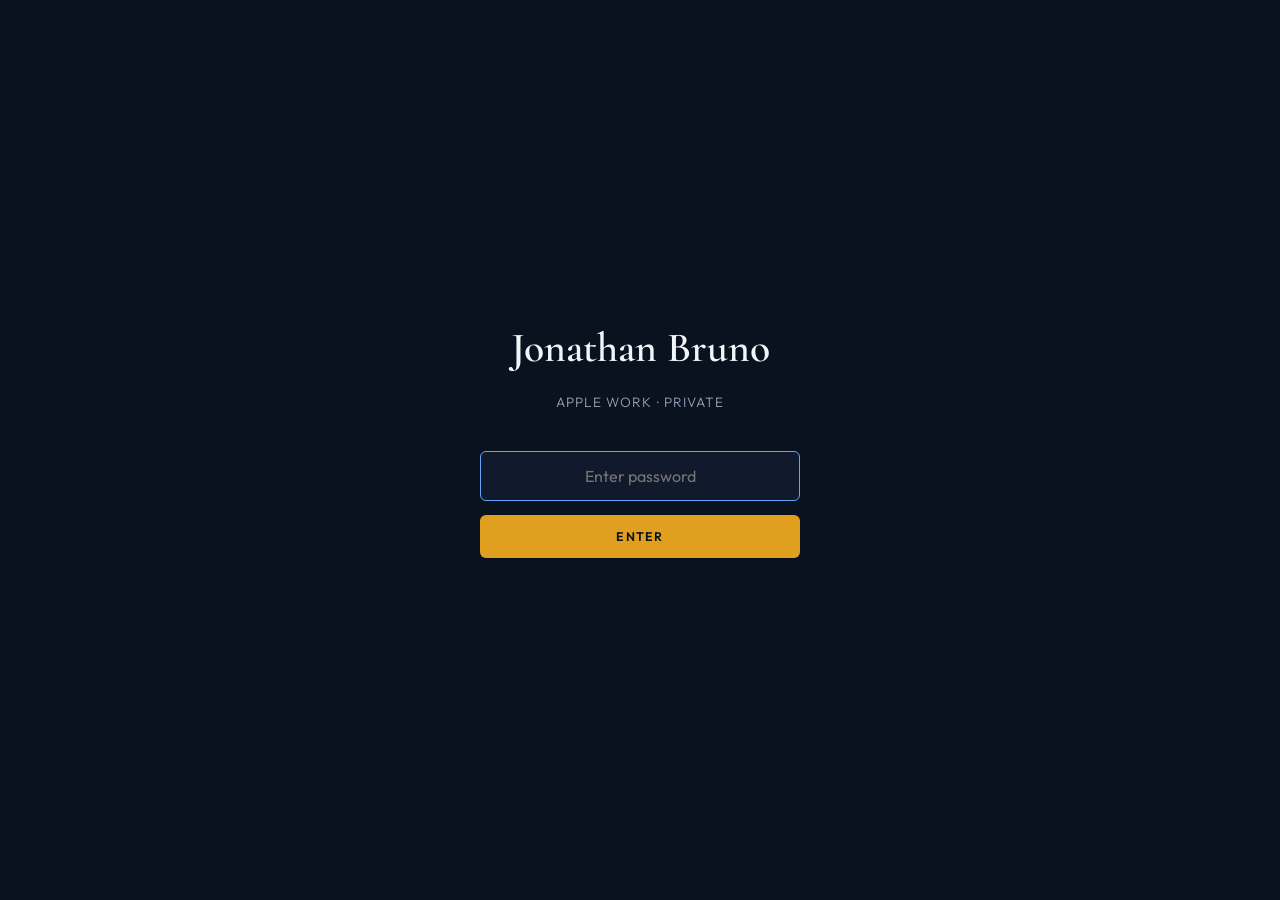
==== apple.html @ db79384a "Add Creator Stories card (Andres, Estelle, Aadil) Co-Authored-By: Claude Opus 4.8 <noreply@anthropic" ====
<!DOCTYPE html>
<html lang="en" class="no-js">
<head>
<meta charset="UTF-8">
<meta name="viewport" content="width=device-width, initial-scale=1.0">
<meta name="color-scheme" content="dark">
<!-- Hidden page: keep it out of search engines -->
<meta name="robots" content="noindex, nofollow">
<title>Jonathan Bruno — Apple Work</title>
<script>document.documentElement.classList.remove('no-js');</script>

<link rel="preconnect" href="https://fonts.googleapis.com">
<link rel="preconnect" href="https://fonts.gstatic.com" crossorigin>
<link href="https://fonts.googleapis.com/css2?family=Cormorant+Garamond:ital,wght@0,400;0,600;0,700;1,400&family=Outfit:wght@300;400;500;600;700&display=swap" rel="stylesheet">
<link rel="stylesheet" href="video-player.css">

<style>
  :root {
    --bg: #0A1220;
    --bg-soft: #101a2c;
    --text: #F1F5F9;
    --text-secondary: #94A3B8;
    --blue: #60A5FA;
    --gold: #E09F1F;
    --border: rgba(241, 245, 249, 0.08);
    --font-display: 'Cormorant Garamond', Georgia, serif;
    --font-ui: 'Outfit', sans-serif;
  }

  * { margin: 0; padding: 0; box-sizing: border-box; }

  body {
    background: var(--bg);
    color: var(--text);
    font-family: var(--font-ui);
    font-weight: 300;
    line-height: 1.7;
    -webkit-font-smoothing: antialiased;
  }

  /* ============ PASSWORD GATE ============ */
  .gate {
    position: fixed;
    inset: 0;
    z-index: 1000;
    display: flex;
    flex-direction: column;
    align-items: center;
    justify-content: center;
    background: var(--bg);
    padding: 24px;
    text-align: center;
  }
  body.unlocked .gate { display: none; }

  .gate-title {
    font-family: var(--font-display);
    font-size: clamp(1.8rem, 5vw, 2.6rem);
    font-weight: 600;
    margin-bottom: 8px;
  }
  .gate-sub {
    color: var(--text-secondary);
    font-size: 0.85rem;
    letter-spacing: 0.08em;
    text-transform: uppercase;
    margin-bottom: 36px;
  }
  .gate-form {
    display: flex;
    flex-direction: column;
    gap: 14px;
    width: 100%;
    max-width: 320px;
  }
  .gate-input {
    font-family: var(--font-ui);
    font-size: 1rem;
    padding: 14px 18px;
    border-radius: 6px;
    border: 1px solid var(--border);
    background: var(--bg-soft);
    color: var(--text);
    text-align: center;
    outline: none;
    transition: border-color 0.3s ease;
  }
  .gate-input:focus { border-color: var(--blue); }
  .gate-btn {
    font-family: var(--font-ui);
    font-size: 0.78rem;
    font-weight: 600;
    letter-spacing: 0.1em;
    text-transform: uppercase;
    padding: 14px 18px;
    border-radius: 6px;
    border: none;
    background: var(--gold);
    color: #0A1220;
    cursor: pointer;
    transition: opacity 0.3s ease;
  }
  .gate-btn:hover { opacity: 0.88; }
  .gate-error {
    color: #f87171;
    font-size: 0.82rem;
    min-height: 1.2em;
    opacity: 0;
    transition: opacity 0.2s ease;
  }
  .gate-error.show { opacity: 1; }
  .gate-error a {
    color: var(--gold);
    text-decoration: underline;
  }

  /* ============ PAGE ============ */
  .page {
    max-width: 1100px;
    margin: 0 auto;
    padding: clamp(56px, 9vw, 110px) clamp(20px, 5vw, 48px) 100px;
  }
  body:not(.unlocked) .page { display: none; }

  .page-header { margin-bottom: 48px; }
  .page-eyebrow {
    font-size: 0.74rem;
    font-weight: 600;
    letter-spacing: 0.14em;
    text-transform: uppercase;
    color: var(--blue);
    margin-bottom: 14px;
  }
  .page-title {
    font-family: var(--font-display);
    font-size: clamp(2.2rem, 6vw, 3.4rem);
    font-weight: 600;
    line-height: 1.1;
    margin-bottom: 18px;
  }
  .page-intro {
    color: var(--text-secondary);
    font-size: 1rem;
    max-width: 620px;
  }

  .work-grid {
    display: grid;
    grid-template-columns: repeat(auto-fill, minmax(320px, 1fr));
    gap: 24px;
    align-items: start;
  }

  .empty-note {
    border: 1px dashed var(--border);
    border-radius: 8px;
    padding: 40px 28px;
    color: var(--text-secondary);
    text-align: center;
    font-size: 0.92rem;
  }

  .page-footer {
    margin-top: 70px;
    padding-top: 28px;
    border-top: 1px solid var(--border);
    color: var(--text-secondary);
    font-size: 0.82rem;
  }

  @media (max-width: 600px) {
    .work-grid { grid-template-columns: 1fr; }
  }
</style>
</head>
<body>

<!-- ============ PASSWORD GATE ============ -->
<div class="gate" id="gate">
  <div class="gate-title">Jonathan Bruno</div>
  <div class="gate-sub">Apple Work · Private</div>
  <form class="gate-form" id="gateForm" autocomplete="off">
    <input class="gate-input" id="gateInput" type="password" placeholder="Enter password" aria-label="Password" autofocus>
    <button class="gate-btn" type="submit">Enter</button>
    <div class="gate-error" id="gateError"></div>
  </form>
</div>

<!-- ============ PAGE CONTENT ============ -->
<main class="page">
  <header class="page-header">
    <div class="page-eyebrow">Selected Work</div>
    <h1 class="page-title">Apple — Enterprise Creative</h1>
    <p class="page-intro">Eight years of video production and creative direction for Apple's global sales organization — building content that energized enterprise teams and informed product strategy.</p>
  </header>

  <div class="work-grid" id="workGrid"></div>

  <footer class="page-footer">
    Private portfolio — please do not share without permission. · Jonathan Bruno
  </footer>
</main>

<script>
/* ============================================================
   PASSWORD GATE  (client-side soft gate — not real security)
   ============================================================ */
(function () {
  var PASSWORD = 'Think Different';
  var KEY = 'apple_unlocked';
  var body = document.body;

  if (sessionStorage.getItem(KEY) === '1') {
    body.classList.add('unlocked');
  }

  var form = document.getElementById('gateForm');
  var input = document.getElementById('gateInput');
  var error = document.getElementById('gateError');
  var attempts = 0;

  var MAILTO = 'mailto:jbrunofilm@icloud.com' +
    '?subject=' + encodeURIComponent('Apple Work — Access Help') +
    '&body=' + encodeURIComponent("Hi Jonathan,\n\nI'm trying to view your Apple work page but the password isn't working. Could you help me get access?\n\nThanks,");

  form.addEventListener('submit', function (e) {
    e.preventDefault();
    if (input.value.trim().toLowerCase() === PASSWORD.toLowerCase()) {
      sessionStorage.setItem(KEY, '1');
      body.classList.add('unlocked');
      return;
    }
    attempts++;
    if (attempts < 2) {
      error.innerHTML = 'Incorrect password — please try again.';
    } else {
      error.innerHTML = 'Still no luck? <a href="' + MAILTO + '">Email Jonathan for assistance</a>.';
    }
    error.classList.add('show');
    input.value = '';
    input.focus();
  });
})();

/* ============================================================
   WORK CARDS
   To add a project: add an object to APPLE_WORK below.
   Each project can hold one or more videos (tabs).

   Vimeo ID = the number in the URL  → vimeo.com/123456789
   h        = the privacy hash for unlisted videos
              vimeo.com/123456789/abc123def4  →  h: 'abc123def4'
   ============================================================ */
var APPLE_WORK = [
  {
    type: 'Creator Series',
    title: 'Creator Stories',
    blurb: 'A series of short-form profiles spotlighting individual creators — the people and stories behind the work.',
    videos: [
      { label: 'Andres',  vimeoId: '1174985044', h: 'f78ed74998' },
      { label: 'Estelle', vimeoId: '1174985686' },
      { label: 'Aadil',   vimeoId: '1174983184' }
    ]
  },

  // -------- Add more projects below ----------
  // {
  //   type: 'Sales Enablement',
  //   title: 'Project Name',
  //   blurb: 'One or two sentences describing the piece.',
  //   videos: [
  //     { label: 'Main Film', vimeoId: '123456789', h: 'abc123def4' }
  //   ]
  // },
];

(function () {
  var grid = document.getElementById('workGrid');

  if (!APPLE_WORK.length) {
    grid.innerHTML = '<div class="empty-note">No projects added yet. ' +
      'Add them to the <code>APPLE_WORK</code> array in this page.</div>';
    return;
  }

  APPLE_WORK.forEach(function (proj, i) {
    var card = document.createElement('div');
    card.className = 'work-card';
    card.dataset.index = i;

    var subNames = proj.videos.map(function (v) { return v.label; }).join(' · ');

    card.innerHTML =
      '<div class="work-card-header">' +
        '<div class="project-type">' + esc(proj.type || '') + '</div>' +
        '<div class="client-name">' + esc(proj.title || '') + '</div>' +
        '<p>' + esc(proj.blurb || '') + '</p>' +
        (proj.videos.length > 1 ? '<div class="sub-project-names">' + esc(subNames) + '</div>' : '') +
        '<button class="work-toggle" aria-expanded="false">VIEW WORK <span class="toggle-arrow">&#9654;</span></button>' +
      '</div>' +
      '<div class="work-card-expanded" aria-hidden="true">' +
        '<hr class="work-divider">' +
        '<div class="work-tabs" role="tablist"></div>' +
        '<h4 class="work-subproject-title"></h4>' +
        '<div class="work-video-container"></div>' +
      '</div>';

    grid.appendChild(card);

    var tabsContainer = card.querySelector('.work-tabs');
    proj.videos.forEach(function (v, vi) {
      var btn = document.createElement('button');
      btn.className = 'work-tab' + (vi === 0 ? ' active' : '');
      btn.textContent = v.label;
      btn.setAttribute('role', 'tab');
      btn.addEventListener('click', function () { selectVideo(card, proj, vi); });
      tabsContainer.appendChild(btn);
    });

    var toggle = card.querySelector('.work-toggle');
    toggle.addEventListener('click', function () {
      var isExpanded = card.classList.contains('expanded');
      document.querySelectorAll('.work-card.expanded').forEach(function (other) {
        if (other !== card) closeCard(other);
      });
      if (isExpanded) { closeCard(card); }
      else { openCard(card, proj); }
    });
  });

  function openCard(card, proj) {
    card.classList.add('expanded');
    card.querySelector('.work-toggle').setAttribute('aria-expanded', 'true');
    card.querySelector('.work-card-expanded').setAttribute('aria-hidden', 'false');
    selectVideo(card, proj, 0);
    setTimeout(function () {
      card.scrollIntoView({ behavior: 'smooth', block: 'nearest' });
    }, 350);
  }

  function closeCard(card) {
    card.classList.remove('expanded');
    var toggle = card.querySelector('.work-toggle');
    var expanded = card.querySelector('.work-card-expanded');
    if (toggle) toggle.setAttribute('aria-expanded', 'false');
    if (expanded) expanded.setAttribute('aria-hidden', 'true');
    var vc = card.querySelector('.work-video-container');
    if (vc) vc.innerHTML = '';
  }

  function selectVideo(card, proj, index) {
    var v = proj.videos[index];
    card.querySelectorAll('.work-tab').forEach(function (tab, i) {
      tab.classList.toggle('active', i === index);
    });
    card.querySelector('.work-subproject-title').textContent = v.label;
    var vc = card.querySelector('.work-video-container');
    if (v.vimeoId) {
      var embedUrl = 'https://player.vimeo.com/video/' + v.vimeoId +
        '?autoplay=0&title=0&byline=0&portrait=0&badge=0&dnt=1' +
        (v.h ? '&h=' + v.h : '');
      vc.innerHTML = '<iframe src="' + embedUrl +
        '" allow="autoplay; fullscreen; picture-in-picture; clipboard-write; encrypted-media"' +
        ' allowfullscreen loading="lazy" title="' + esc(v.label) + '"></iframe>';
    } else {
      vc.innerHTML = '<div style="position:absolute;top:0;left:0;width:100%;height:100%;' +
        'display:flex;align-items:center;justify-content:center;' +
        'color:var(--text-secondary);font-size:0.9rem;">Video coming soon</div>';
    }
  }

  function esc(s) {
    return String(s).replace(/[&<>"']/g, function (c) {
      return { '&': '&amp;', '<': '&lt;', '>': '&gt;', '"': '&quot;', "'": '&#39;' }[c];
    });
  }
})();
</script>
</body>
</html>
---- video-player.css ----
/* ==============================================
   Vimeo Video Player — Portable Component
   Extract from Intrepid Media, ready for reuse.

   USAGE:
   1. Include this CSS in your page
   2. Define the CSS custom properties below (or override with your own)
   3. Use the HTML structure from vimeo-tiles.html
   4. Include vimeo-player.js
   ============================================== */

/* --- Default theme tokens (override these to match your site) --- */
:root {
  --vp-bg-card: #162032;
  --vp-bg-video: #0A1220;
  --vp-border: rgba(241, 245, 249, 0.06);
  --vp-border-hover: rgba(96, 165, 250, 0.35);
  --vp-border-expanded: rgba(96, 165, 250, 0.25);
  --vp-blue: #60A5FA;
  --vp-gold: #E09F1F;
  --vp-text: #F1F5F9;
  --vp-text-secondary: #94A3B8;
  --vp-font-display: 'Cormorant Garamond', Georgia, serif;
  --vp-font-ui: 'Outfit', sans-serif;
}

/* --- Work Card (tile) --- */
.work-card {
  background: var(--vp-bg-card);
  border: 1px solid var(--vp-border);
  border-radius: 8px;
  padding: 36px 32px;
  transition: all 0.4s cubic-bezier(0.4, 0, 0.2, 1);
  overflow: hidden;
  min-width: 0;
}

.work-card:hover {
  border-color: var(--vp-border-hover);
  transform: translateY(-8px);
  box-shadow:
    0 8px 24px rgba(96, 165, 250, 0.15),
    0 0 40px rgba(96, 165, 250, 0.1),
    0 0 80px rgba(96, 165, 250, 0.05),
    inset 0 1px 0 rgba(96, 165, 250, 0.12);
}

.work-card .client-name {
  font-family: var(--vp-font-display);
  font-size: 1.15rem;
  font-weight: 600;
  color: var(--vp-text);
  margin-bottom: 8px;
}

.work-card .project-type {
  font-family: var(--vp-font-ui);
  font-size: 0.78rem;
  font-weight: 500;
  letter-spacing: 0.08em;
  text-transform: uppercase;
  color: var(--vp-blue);
  margin-bottom: 16px;
}

.work-card p {
  font-size: 0.9rem;
  color: var(--vp-text-secondary);
  line-height: 1.65;
}

/* Sub-project names */
.sub-project-names {
  font-family: var(--vp-font-display);
  font-size: 0.95rem;
  font-style: italic;
  color: var(--vp-gold);
  margin-top: 14px;
  opacity: 0.85;
}

/* --- VIEW WORK toggle button --- */
.work-toggle {
  font-family: var(--vp-font-ui);
  font-size: 0.72rem;
  font-weight: 600;
  letter-spacing: 0.1em;
  text-transform: uppercase;
  color: var(--vp-gold);
  background: none;
  border: none;
  cursor: pointer;
  margin-top: 20px;
  padding: 0;
  display: flex;
  align-items: center;
  gap: 6px;
  transition: opacity 0.3s ease;
  opacity: 0.8;
}
.work-toggle:hover { opacity: 1; }

.toggle-arrow {
  font-size: 0.55rem;
  transition: transform 0.3s ease;
  display: inline-block;
}
.work-card.expanded .toggle-arrow {
  transform: rotate(90deg);
}

/* --- Expanded state --- */
.work-card.expanded {
  grid-column: 1 / -1;
  border-color: var(--vp-border-expanded);
}
.work-card.expanded:hover {
  transform: none;
  box-shadow: none;
}

/* Expanded content area (animated) */
.work-card-expanded {
  max-height: 0;
  opacity: 0;
  overflow: hidden;
  max-width: 100%;
  transition: max-height 0.5s cubic-bezier(0.4, 0, 0.2, 1),
              opacity 0.4s ease 0.1s;
}
.work-card.expanded .work-card-expanded {
  max-height: 900px;
  opacity: 1;
}

.work-divider {
  border: none;
  border-top: 1px solid rgba(241, 245, 249, 0.08);
  margin: 24px 0;
}

/* --- Tabs (sub-project selector pills) --- */
.work-tabs {
  display: flex;
  flex-wrap: wrap;
  gap: 8px;
  margin-bottom: 20px;
}

.work-tab {
  font-family: var(--vp-font-ui);
  font-size: 0.75rem;
  font-weight: 500;
  letter-spacing: 0.06em;
  text-transform: uppercase;
  padding: 8px 18px;
  border-radius: 20px;
  border: 1px solid rgba(241, 245, 249, 0.12);
  background: transparent;
  color: var(--vp-text-secondary);
  cursor: pointer;
  transition: all 0.3s ease;
}
.work-tab:hover {
  border-color: rgba(96, 165, 250, 0.4);
  color: var(--vp-text);
}
.work-tab.active {
  background: var(--vp-blue);
  border-color: var(--vp-blue);
  color: #fff;
}

/* --- Sub-project title --- */
.work-subproject-title {
  font-family: var(--vp-font-display);
  font-size: 1.3rem;
  font-weight: 600;
  color: var(--vp-text);
  margin-bottom: 16px;
}

/* --- Video container (responsive 16:9) --- */
.work-video-container {
  position: relative;
  width: 100%;
  max-width: 1060px;
  padding-bottom: min(56.25%, 597px);
  height: 0;
  overflow: hidden;
  border-radius: 6px;
  background: var(--vp-bg-video);
  margin-bottom: 8px;
}
.work-video-container iframe {
  position: absolute;
  top: 0; left: 0;
  width: 100%;
  height: 100%;
  border: 0;
}

/* --- Password-protected / special badges --- */
.work-protected-badge {
  font-family: var(--vp-font-ui);
  font-size: 0.72rem;
  font-weight: 500;
  letter-spacing: 0.08em;
  text-transform: uppercase;
  color: var(--vp-text-secondary);
  margin-top: 16px;
  display: flex;
  align-items: center;
  gap: 6px;
}

.work-request-btn {
  display: inline-block;
  font-family: var(--vp-font-ui);
  font-size: 0.72rem;
  font-weight: 600;
  letter-spacing: 0.1em;
  text-transform: uppercase;
  color: var(--vp-gold);
  border: 1px solid var(--vp-gold);
  border-radius: 4px;
  padding: 10px 20px;
  margin-top: 16px;
  text-decoration: none;
  transition: all 0.3s ease;
}
.work-request-btn:hover {
  background: var(--vp-gold);
  color: #0A1220;
}

/* ==============================================
   RESPONSIVE — Mobile
   ============================================== */
@media (max-width: 768px) {
  .work-card { padding: 28px 20px; max-width: 100%; word-wrap: break-word; overflow-wrap: break-word; }
  .work-card.expanded { padding: 28px 20px; }
  .work-card.expanded .work-card-expanded {
    max-height: 1200px;
  }
  .work-video-container {
    padding-bottom: 56.25%;
    max-width: 100%;
  }
  .work-card-expanded {
    max-width: 100%;
  }
  .work-tabs {
    flex-wrap: nowrap;
    overflow-x: auto;
    -webkit-overflow-scrolling: touch;
    scrollbar-width: none;
  }
  .work-tabs::-webkit-scrollbar { display: none; }
  .work-tab { font-size: 0.72rem; padding: 10px 14px; flex-shrink: 0; white-space: nowrap; min-height: 44px; }
  .work-subproject-title { font-size: 1.1rem; }
  .work-card .client-name { font-size: 1.05rem; }
  .work-card p { font-size: 0.85rem; }
}

@media (max-width: 480px) {
  .work-card { padding: 24px 16px; }
  .work-card.expanded { padding: 24px 16px; }
  .work-tab { font-size: 0.68rem; padding: 8px 12px; min-height: 44px; }
  .work-subproject-title { font-size: 1rem; margin-bottom: 12px; }
  .work-toggle { min-height: 44px; padding: 8px 0; }
}

/* Disable hover effects on touch devices */
@media (hover: none) {
  .work-card:hover,
  .work-card.expanded:hover {
    transform: none;
    box-shadow: none;
  }
}
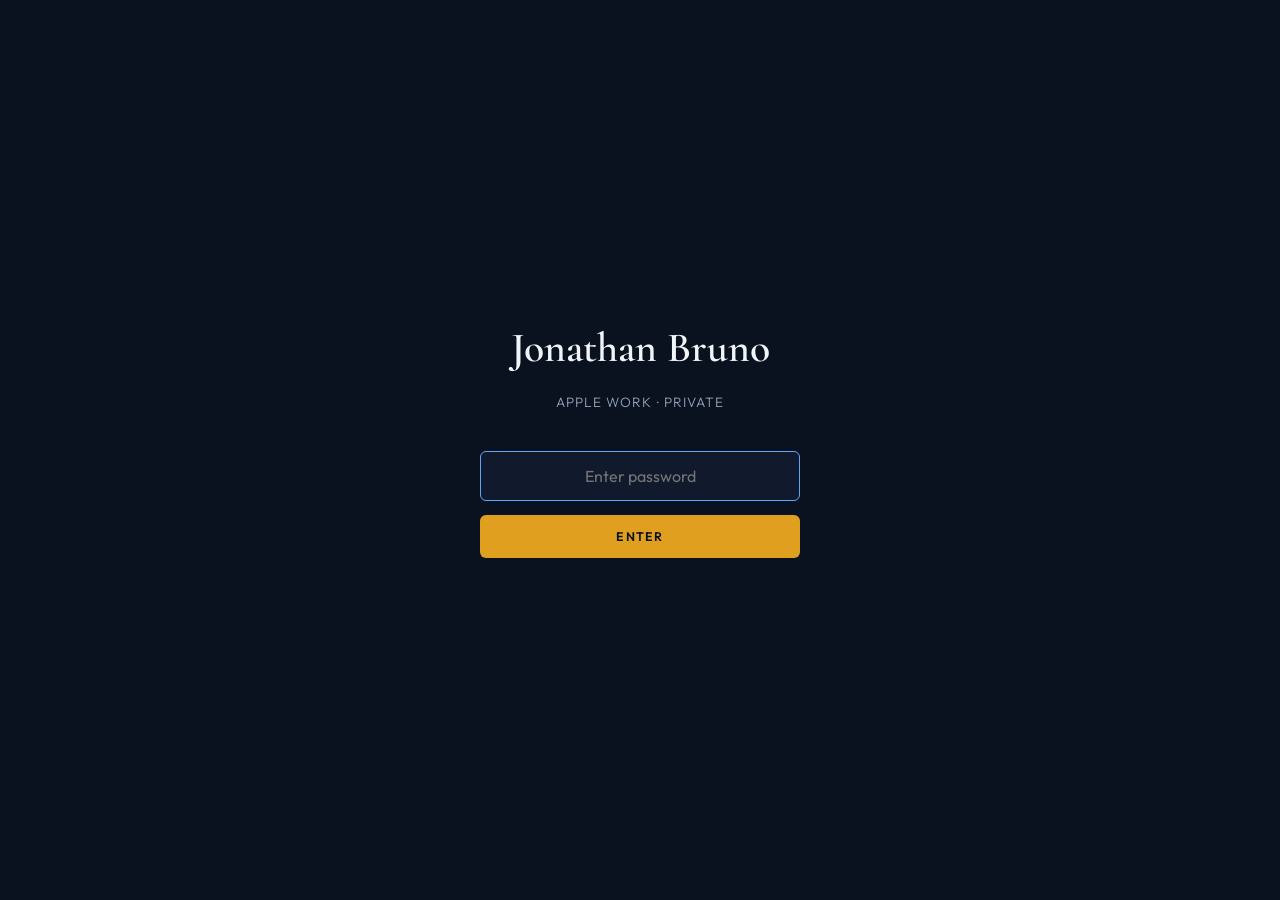
==== commit d6d8f3e3: "Add Family episode to Ignite: Ecosystem Stories Co-Authored-By: Claude Opus 4.8 <noreply@anthropic.c" ====
--- a/apple.html
+++ b/apple.html
@@ -253,9 +253,17 @@
    ============================================================ */
 var APPLE_WORK = [
   {
+    type: 'Ecosystem Series',
+    title: 'Ignite: Ecosystem Stories',
+    videos: [
+      { label: 'Coffee', vimeoId: '1205853935', h: '28b1d4811d' },
+      { label: 'Family', vimeoId: '1205862810', h: 'ee1dea854b' }
+    ]
+  },
+
+  {
     type: 'Creator Series',
     title: 'Creator Stories',
-    blurb: 'A series of short-form profiles spotlighting individual creators — the people and stories behind the work.',
     videos: [
       { label: 'Andres',  vimeoId: '1174985044', h: 'f78ed74998' },
       { label: 'Estelle', vimeoId: '1174985686' },
@@ -263,7 +271,7 @@
     ]
   },
 
-  // -------- Add more projects below ----------
+  // -------- Add more projects above this line (they appear before the Reprise) ----------
   // {
   //   type: 'Sales Enablement',
   //   title: 'Project Name',
@@ -272,6 +280,15 @@
   //     { label: 'Main Film', vimeoId: '123456789', h: 'abc123def4' }
   //   ]
   // },
+
+  // ===== KEEP LAST: this entry should stay at the bottom of the list =====
+  {
+    type: 'Network Film',
+    title: 'Apple Consultants Network Reprise',
+    videos: [
+      { label: 'Watch', vimeoId: '1205803797', h: 'e4daf430c5' }
+    ]
+  }
 ];
 
 (function () {
@@ -294,7 +311,7 @@
       '<div class="work-card-header">' +
         '<div class="project-type">' + esc(proj.type || '') + '</div>' +
         '<div class="client-name">' + esc(proj.title || '') + '</div>' +
-        '<p>' + esc(proj.blurb || '') + '</p>' +
+        (proj.blurb ? '<p>' + esc(proj.blurb) + '</p>' : '') +
         (proj.videos.length > 1 ? '<div class="sub-project-names">' + esc(subNames) + '</div>' : '') +
         '<button class="work-toggle" aria-expanded="false">VIEW WORK <span class="toggle-arrow">&#9654;</span></button>' +
       '</div>' +
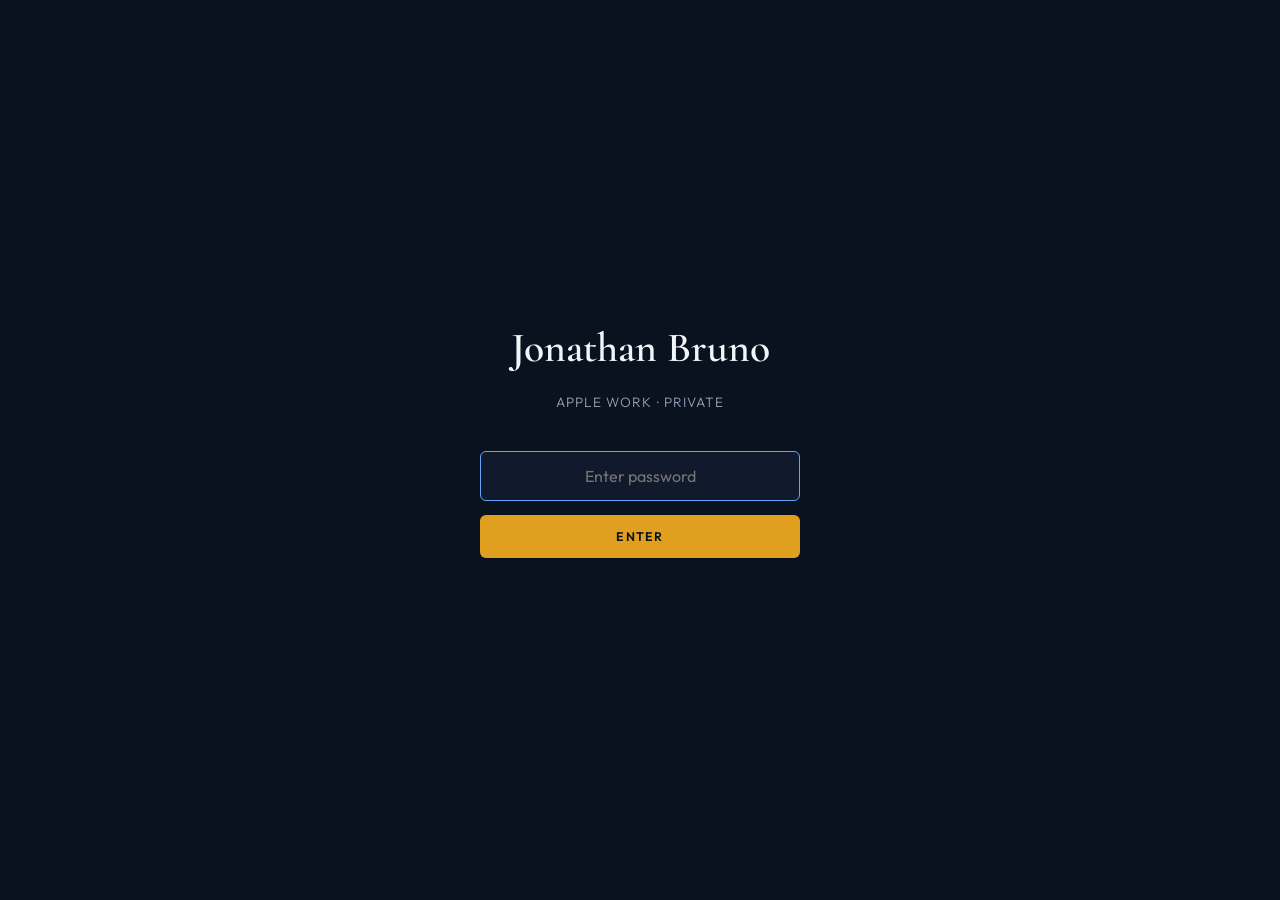
==== commit 45c2ae58: "Change gate password to thinkdifferent; ignore spaces/caps Co-Authored-By: Claude Opus 4.8 <noreply@" ====
--- a/apple.html
+++ b/apple.html
@@ -206,9 +206,11 @@
    PASSWORD GATE  (client-side soft gate — not real security)
    ============================================================ */
 (function () {
-  var PASSWORD = 'Think Different';
+  var PASSWORD = 'thinkdifferent';
   var KEY = 'apple_unlocked';
   var body = document.body;
+  // Normalize: ignore spaces and capitalization so a stray space never locks anyone out.
+  function normalize(s) { return String(s).replace(/\s+/g, '').toLowerCase(); }
 
   if (sessionStorage.getItem(KEY) === '1') {
     body.classList.add('unlocked');
@@ -225,7 +227,7 @@
 
   form.addEventListener('submit', function (e) {
     e.preventDefault();
-    if (input.value.trim().toLowerCase() === PASSWORD.toLowerCase()) {
+    if (normalize(input.value) === PASSWORD) {
       sessionStorage.setItem(KEY, '1');
       body.classList.add('unlocked');
       return;
